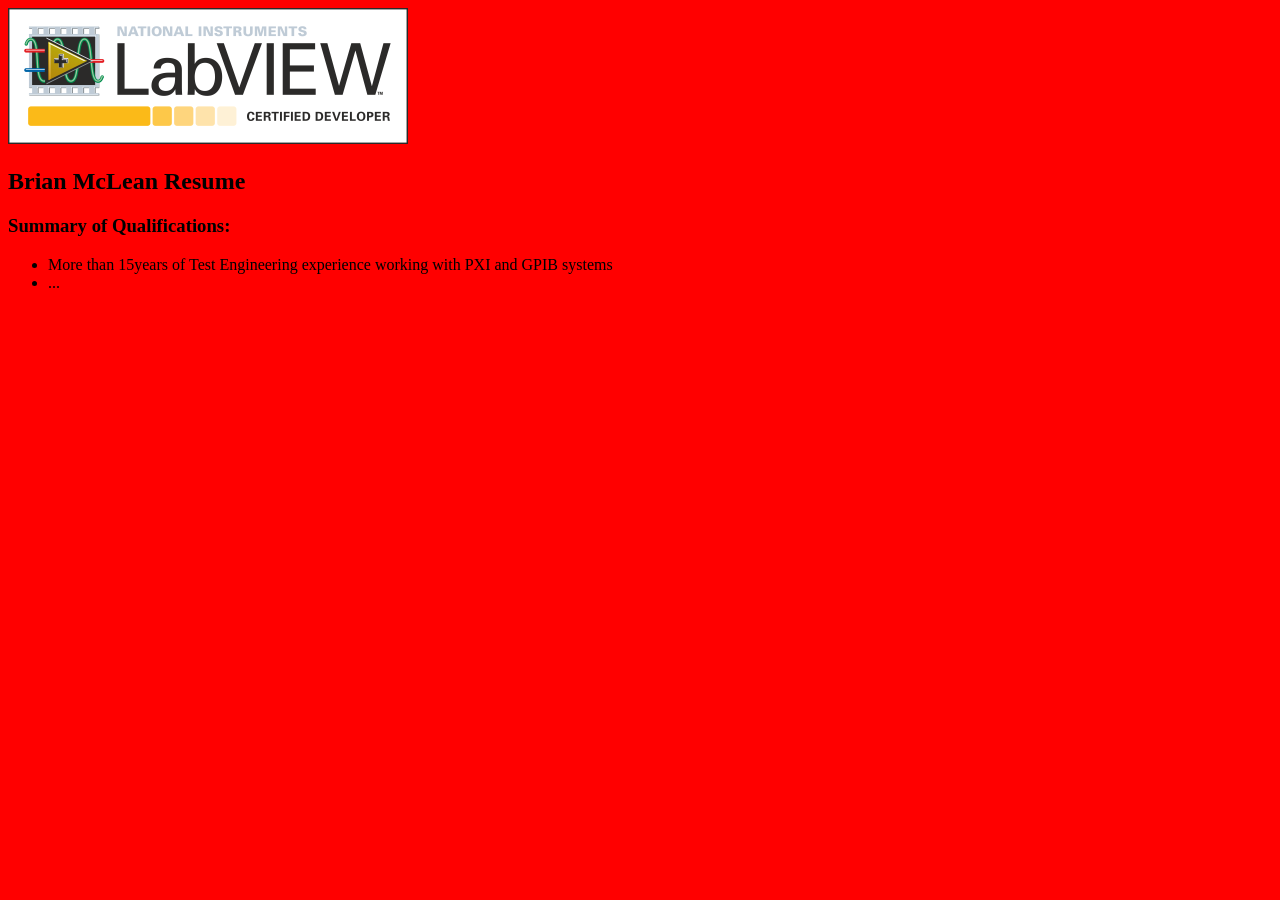
==== index.html @ d690a4d9 "initial website" ====
<!DOCTYPE html>
<html>
	<head>
		
		<link rel="stylesheet" type="text/css" href="main.css">
		
		
		<title>Brian McLean</title>
	</head>
	<body>
			<img src="images/CLD_logo.png">
			<h2>Brian McLean Resume</h2>
			<h3>Summary of Qualifications:</h3>
			<ul>
				<li>More than 15years of Test Engineering experience working with PXI and GPIB systems</li>
				<li>...</li>
			</ul>
	</body>
</html>
---- main.css ----
body {
	background-color: red;
}
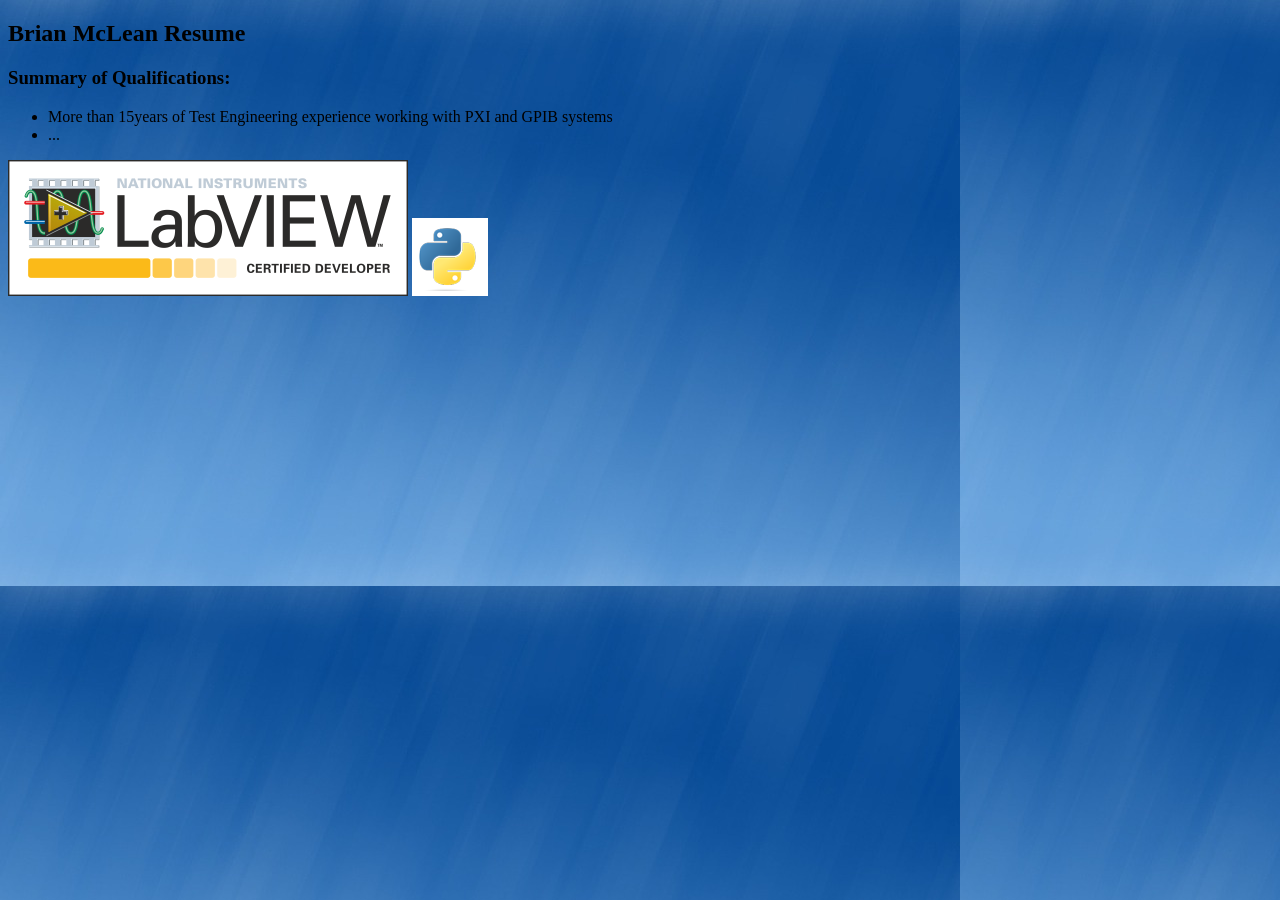
==== commit 9c1a91e9: "made changes" ====
--- a/index.html
+++ b/index.html
@@ -8,13 +8,15 @@
 		<title>Brian McLean</title>
 	</head>
 	<body>
-			<img src="images/CLD_logo.png">
+			
 			<h2>Brian McLean Resume</h2>
 			<h3>Summary of Qualifications:</h3>
 			<ul>
 				<li>More than 15years of Test Engineering experience working with PXI and GPIB systems</li>
 				<li>...</li>
 			</ul>
+			<img src="images/CLD_logo.png">
+			<img src="images/python_logo.png">
 	</body>
 </html>
 	
--- a/main.css
+++ b/main.css
@@ -1,3 +1,4 @@
 body {
-	background-color: red;
+	background-color: yellow;
+	background-image: url("images/blue.jpg");
 }
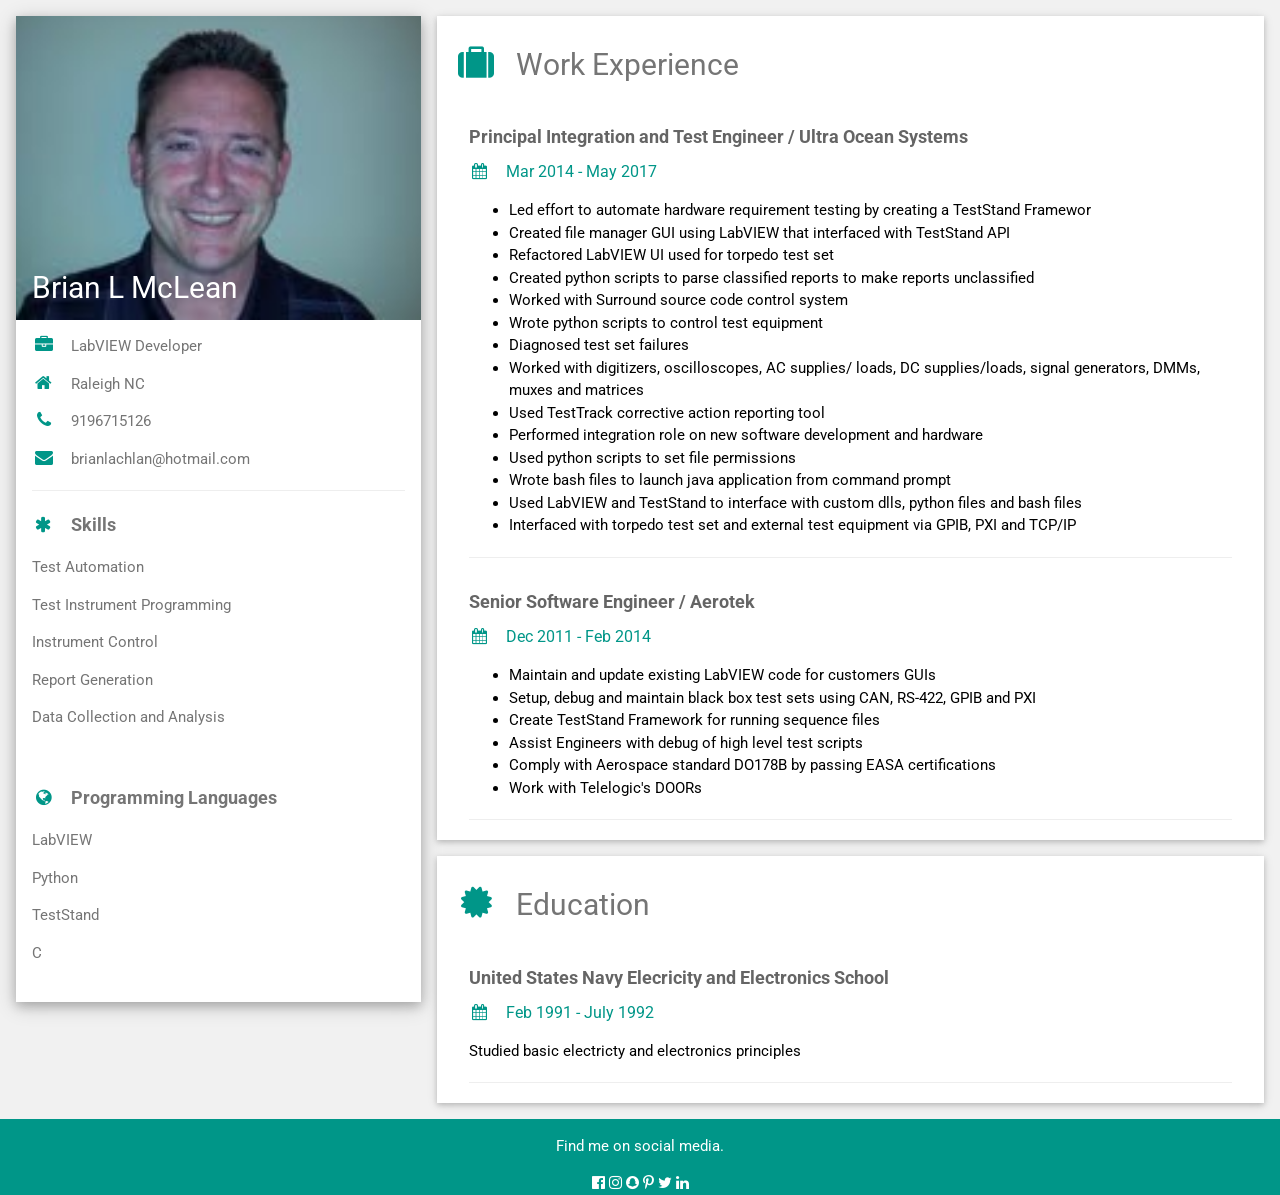
==== commit 63042731: "new updates" ====
--- a/index.html
+++ b/index.html
@@ -1,22 +1,136 @@
-<!DOCTYPE html>
-<html>
-	<head>
-		
-		<link rel="stylesheet" type="text/css" href="main.css">
-		
-		
-		<title>Brian McLean</title>
-	</head>
-	<body>
-			
-			<h2>Brian McLean Resume</h2>
-			<h3>Summary of Qualifications:</h3>
-			<ul>
-				<li>More than 15years of Test Engineering experience working with PXI and GPIB systems</li>
-				<li>...</li>
-			</ul>
-			<img src="images/CLD_logo.png">
-			<img src="images/python_logo.png">
-	</body>
-</html>
-	+<!DOCTYPE html>
+<html>
+<title>Brian L McLean</title>
+<meta charset="UTF-8">
+<meta name="viewport" content="width=device-width, initial-scale=1">
+<link rel="stylesheet" href="https://www.w3schools.com/w3css/4/w3.css">
+<link rel='stylesheet' href='https://fonts.googleapis.com/css?family=Roboto'>
+<link rel="stylesheet" href="https://cdnjs.cloudflare.com/ajax/libs/font-awesome/4.7.0/css/font-awesome.min.css">
+<style>
+html,body,h1,h2,h3,h4,h5,h6 {font-family: "Roboto", sans-serif}
+</style>
+<body class="w3-light-grey">
+
+<!-- Page Container -->
+<div class="w3-content w3-margin-top" style="max-width:1400px;">
+
+  <!-- The Grid -->
+  <div class="w3-row-padding">
+  
+    <!-- Left Column -->
+    <div class="w3-third">
+    
+      <div class="w3-white w3-text-grey w3-card-4">
+        <div class="w3-display-container">
+          <img src="images/me.png" style="width:100%" alt="Avatar">
+          <div class="w3-display-bottomleft w3-container w3-text-white">
+            <h2>Brian L McLean</h2>
+          </div>
+        </div>
+        <div class="w3-container">
+          <p><i class="fa fa-briefcase fa-fw w3-margin-right w3-large w3-text-teal"></i>LabVIEW Developer</p>
+          <p><i class="fa fa-home fa-fw w3-margin-right w3-large w3-text-teal"></i>Raleigh NC</p>
+		  <p><i class="fa fa-phone fa-fw w3-margin-right w3-large w3-text-teal"></i>9196715126</p>
+          <p><i class="fa fa-envelope fa-fw w3-margin-right w3-large w3-text-teal"></i>brianlachlan@hotmail.com</p>
+          
+          <hr>
+
+          <p class="w3-large"><b><i class="fa fa-asterisk fa-fw w3-margin-right w3-text-teal"></i>Skills</b></p>
+          <p>Test Automation</p>
+          <p>Test Instrument Programming</p>
+		  <p>Instrument Control</p>
+          <p>Report Generation</p>
+          <p>Data Collection and Analysis</p>
+          
+          <br>
+
+          <p class="w3-large w3-text-theme"><b><i class="fa fa-globe fa-fw w3-margin-right w3-text-teal"></i>Programming Languages</b></p>
+          <p>LabVIEW</p>
+          <p>Python</p>
+          <p>TestStand</p>
+		  <p>C</p>
+          <br>
+        </div>
+      </div><br>
+
+    <!-- End Left Column -->
+    </div>
+
+    <!-- Right Column -->
+    <div class="w3-twothird">
+    
+      <div class="w3-container w3-card-2 w3-white w3-margin-bottom">
+        <h2 class="w3-text-grey w3-padding-16"><i class="fa fa-suitcase fa-fw w3-margin-right w3-xxlarge w3-text-teal"></i>Work Experience</h2>
+        <div class="w3-container">
+          <h5 class="w3-opacity"><b>Principal Integration and Test Engineer / Ultra Ocean Systems</b></h5>
+          <h6 class="w3-text-teal"><i class="fa fa-calendar fa-fw w3-margin-right"></i>Mar 2014 - May 2017</span></h6>
+			<p>
+			  <ul>
+				<li>Led effort to automate hardware requirement testing by creating a TestStand Framewor</li>
+				<li>Created file manager GUI using LabVIEW that interfaced with TestStand API</li>
+				<li>Refactored LabVIEW UI used for torpedo test set</li>
+				<li>Created python scripts to parse classified reports to make reports unclassified</li>
+				<li>Worked with Surround source code control system</li>
+				<li>Wrote python scripts to control test equipment</li>
+				<li>Diagnosed test set failures</li>
+				<li>Worked with digitizers, oscilloscopes,  AC supplies/ loads, DC supplies/loads, signal generators, DMMs, muxes and matrices</li>
+				<li>Used TestTrack corrective action reporting tool</li>
+				<li>Performed integration role on new software development and hardware</li>
+				<li>Used python scripts to set  file permissions</li>
+				<li>Wrote bash files to launch java application  from command prompt</li>
+				<li>Used LabVIEW and TestStand to interface with custom dlls, python files and bash files</li>
+				<li>Interfaced with torpedo test  set and external test equipment via GPIB, PXI and TCP/IP</li>
+			  </ul>
+			</p>
+          <hr>
+        </div>
+        <div class="w3-container">
+          <h5 class="w3-opacity"><b>Senior Software Engineer / Aerotek</b></h5>
+          <h6 class="w3-text-teal"><i class="fa fa-calendar fa-fw w3-margin-right"></i>Dec 2011 - Feb 2014</h6>
+          <p>	
+			<ul>
+				<li>Maintain and update existing LabVIEW code for customers GUIs</li>
+				<li>Setup, debug and maintain black box test sets using CAN, RS-422, GPIB and PXI</li>
+				<li>Create TestStand Framework for running sequence files</li>
+				<li>Assist Engineers with debug of high level test scripts</li>
+	            <li>Comply with Aerospace standard DO178B by passing EASA certifications</li>
+				<li>Work with Telelogic's DOORs</li>
+			</ul>
+		   </p>
+          <hr>
+        </div>
+        
+      </div>
+
+      <div class="w3-container w3-card-2 w3-white">
+        <h2 class="w3-text-grey w3-padding-16"><i class="fa fa-certificate fa-fw w3-margin-right w3-xxlarge w3-text-teal"></i>Education</h2>
+        <div class="w3-container">
+          <h5 class="w3-opacity"><b>United States Navy Elecricity and Electronics School</b></h5>
+          <h6 class="w3-text-teal"><i class="fa fa-calendar fa-fw w3-margin-right"></i>Feb 1991 - July 1992</h6>
+          <p>Studied basic electricty and electronics principles</p>
+          <hr>
+        </div>
+      </div>
+
+    <!-- End Right Column -->
+    </div>
+    
+  <!-- End Grid -->
+  </div>
+  
+  <!-- End Page Container -->
+</div>
+
+<footer class="w3-container w3-teal w3-center w3-margin-top">
+  <p>Find me on social media.</p>
+  <i class="fa fa-facebook-official w3-hover-opacity"></i>
+  <i class="fa fa-instagram w3-hover-opacity"></i>
+  <i class="fa fa-snapchat w3-hover-opacity"></i>
+  <i class="fa fa-pinterest-p w3-hover-opacity"></i>
+  <i class="fa fa-twitter w3-hover-opacity"></i>
+  <i class="fa fa-linkedin w3-hover-opacity"></i>
+
+</footer>
+
+</body>
+</html>
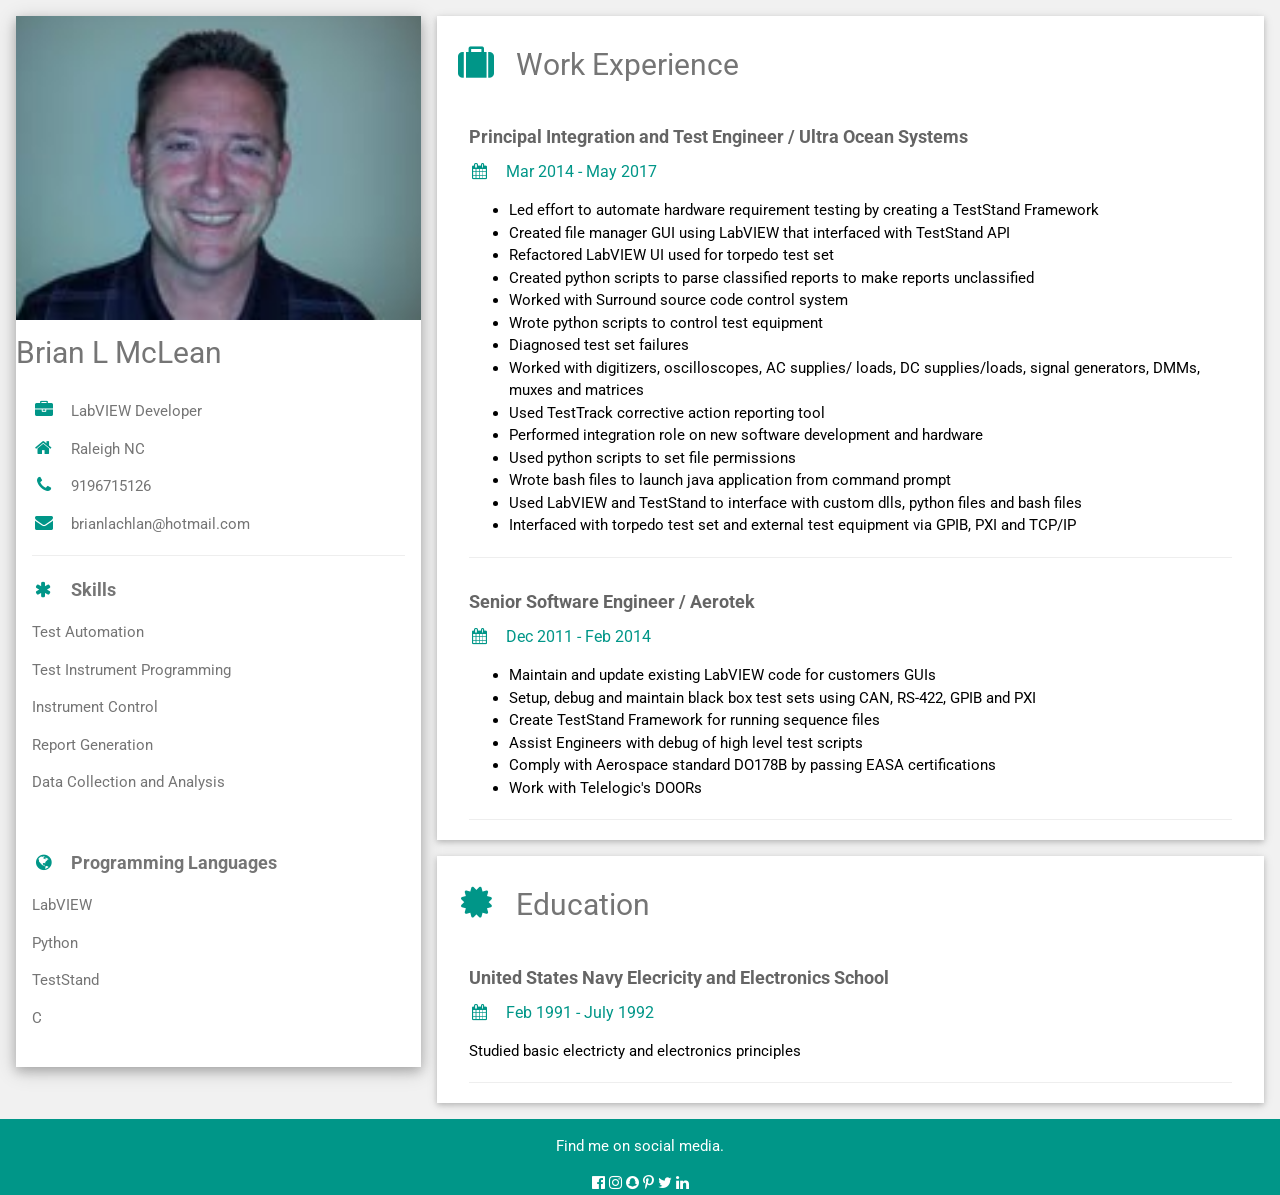
==== commit 98953a06: "made updates" ====
--- a/index.html
+++ b/index.html
@@ -24,8 +24,9 @@
         <div class="w3-display-container">
           <img src="images/me.png" style="width:100%" alt="Avatar">
           <div class="w3-display-bottomleft w3-container w3-text-white">
-            <h2>Brian L McLean</h2>
+            
           </div>
+		  <h2>Brian L McLean</h2>
         </div>
         <div class="w3-container">
           <p><i class="fa fa-briefcase fa-fw w3-margin-right w3-large w3-text-teal"></i>LabVIEW Developer</p>
@@ -66,7 +67,7 @@
           <h6 class="w3-text-teal"><i class="fa fa-calendar fa-fw w3-margin-right"></i>Mar 2014 - May 2017</span></h6>
 			<p>
 			  <ul>
-				<li>Led effort to automate hardware requirement testing by creating a TestStand Framewor</li>
+				<li>Led effort to automate hardware requirement testing by creating a TestStand Framework</li>
 				<li>Created file manager GUI using LabVIEW that interfaced with TestStand API</li>
 				<li>Refactored LabVIEW UI used for torpedo test set</li>
 				<li>Created python scripts to parse classified reports to make reports unclassified</li>
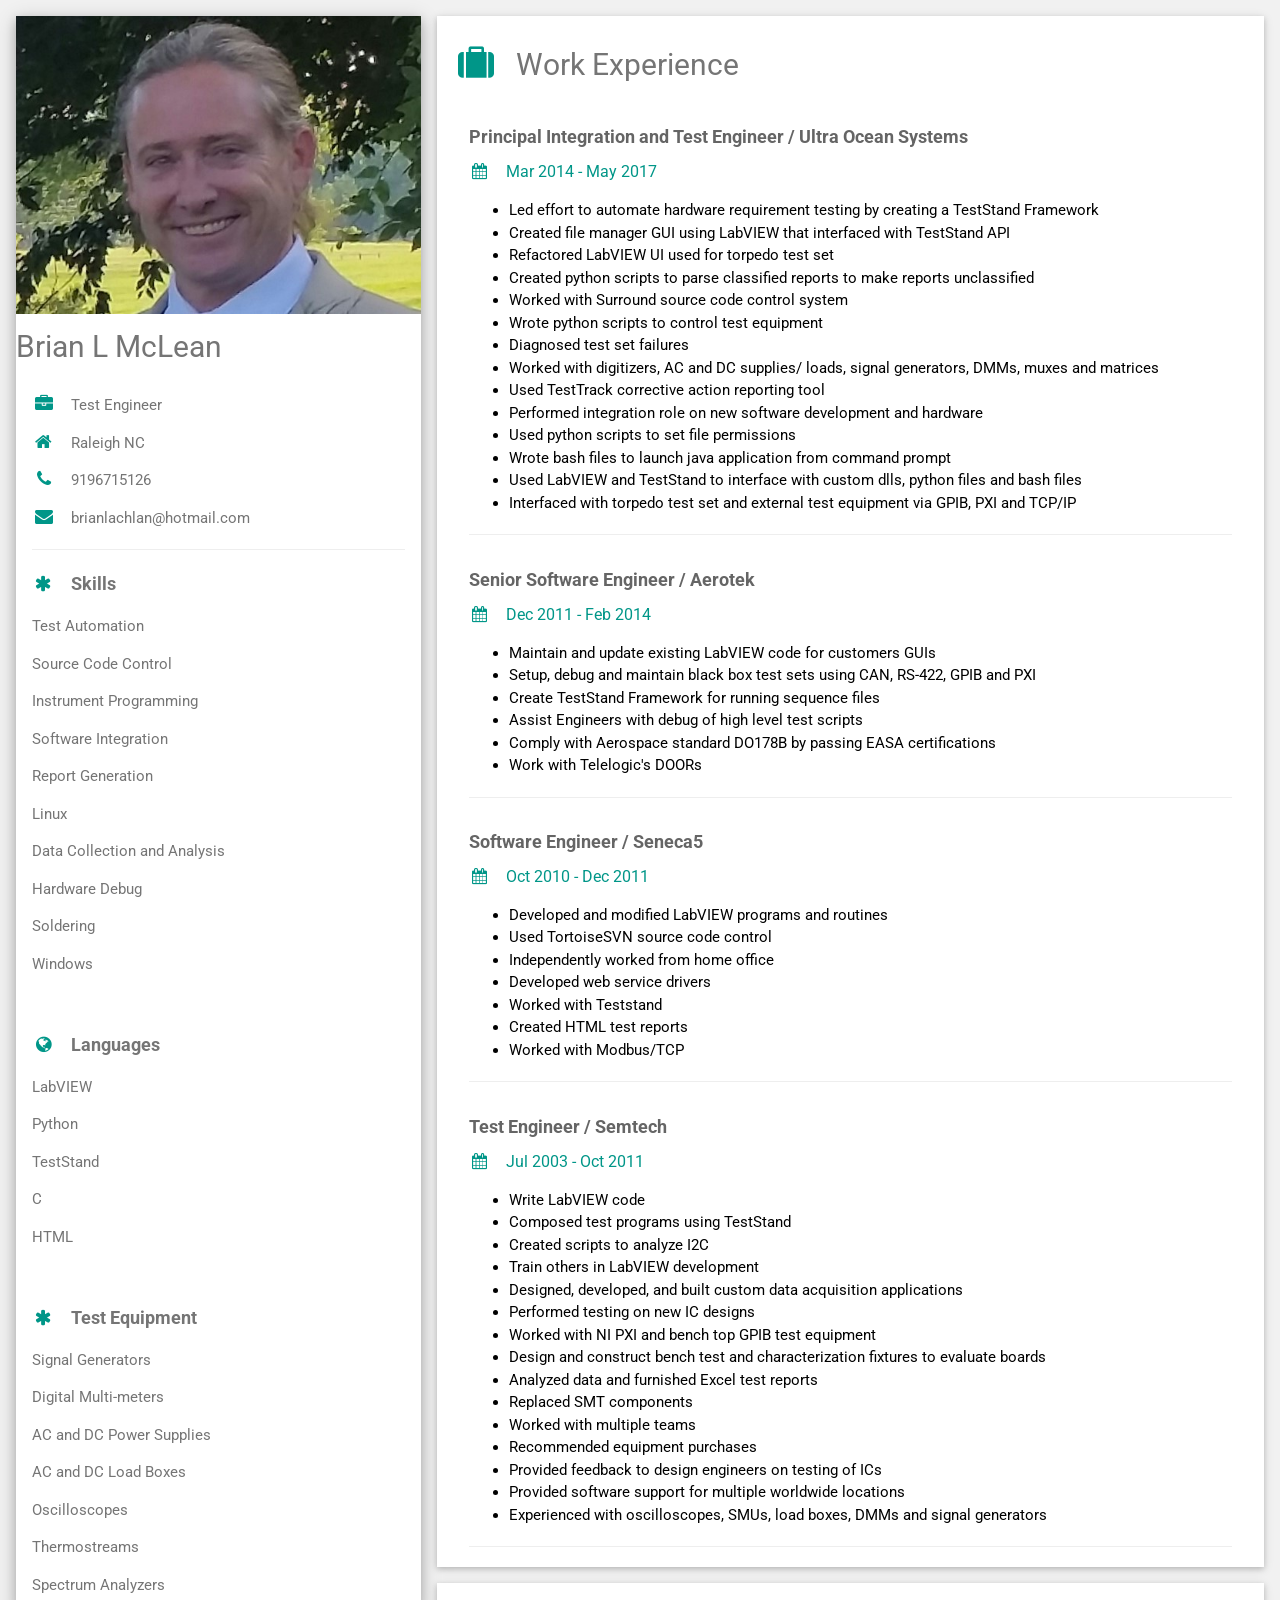
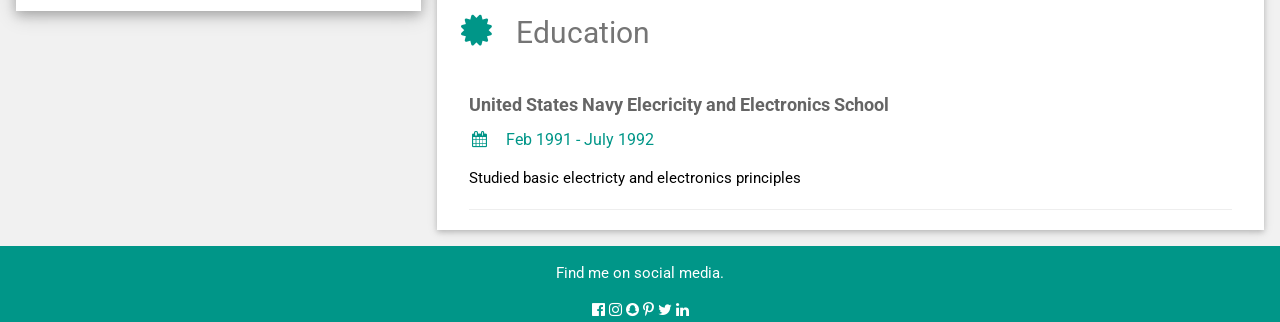
==== commit dc402be7: "added alot of changes" ====
--- a/index.html
+++ b/index.html
@@ -22,14 +22,13 @@
     
       <div class="w3-white w3-text-grey w3-card-4">
         <div class="w3-display-container">
-          <img src="images/me.png" style="width:100%" alt="Avatar">
-          <div class="w3-display-bottomleft w3-container w3-text-white">
-            
-          </div>
-		  <h2>Brian L McLean</h2>
+          <img src="images/me2.jpg" style="width:100%" alt="Avatar">
+
+		  
         </div>
+		<h2>Brian L McLean</h2>
         <div class="w3-container">
-          <p><i class="fa fa-briefcase fa-fw w3-margin-right w3-large w3-text-teal"></i>LabVIEW Developer</p>
+          <p><i class="fa fa-briefcase fa-fw w3-margin-right w3-large w3-text-teal"></i>Test Engineer</p>
           <p><i class="fa fa-home fa-fw w3-margin-right w3-large w3-text-teal"></i>Raleigh NC</p>
 		  <p><i class="fa fa-phone fa-fw w3-margin-right w3-large w3-text-teal"></i>9196715126</p>
           <p><i class="fa fa-envelope fa-fw w3-margin-right w3-large w3-text-teal"></i>brianlachlan@hotmail.com</p>
@@ -38,19 +37,34 @@
 
           <p class="w3-large"><b><i class="fa fa-asterisk fa-fw w3-margin-right w3-text-teal"></i>Skills</b></p>
           <p>Test Automation</p>
-          <p>Test Instrument Programming</p>
-		  <p>Instrument Control</p>
+		  <p>Source Code Control</p>
+          <p>Instrument Programming</p>
+		  <p>Software Integration</p>
           <p>Report Generation</p>
+		  <p>Linux</p>
           <p>Data Collection and Analysis</p>
+		  <p>Hardware Debug</p>
+		  <p>Soldering</p>
+		  <p>Windows</p>
           
           <br>
 
-          <p class="w3-large w3-text-theme"><b><i class="fa fa-globe fa-fw w3-margin-right w3-text-teal"></i>Programming Languages</b></p>
+          <p class="w3-large w3-text-theme"><b><i class="fa fa-globe fa-fw w3-margin-right w3-text-teal"></i>Languages</b></p>
           <p>LabVIEW</p>
           <p>Python</p>
           <p>TestStand</p>
 		  <p>C</p>
+		  <p>HTML</p>
           <br>
+		  
+		  <p class="w3-large"><b><i class="fa fa-asterisk fa-fw w3-margin-right w3-text-teal"></i>Test Equipment</b></p>
+          <p>Signal Generators</p>
+		  <p>Digital Multi-meters</p>
+          <p>AC and DC Power Supplies</p>
+		  <p>AC and DC Load Boxes</p>
+          <p>Oscilloscopes</p>
+          <p>Thermostreams</p>
+		  <p>Spectrum Analyzers</p>
         </div>
       </div><br>
 
@@ -74,7 +88,7 @@
 				<li>Worked with Surround source code control system</li>
 				<li>Wrote python scripts to control test equipment</li>
 				<li>Diagnosed test set failures</li>
-				<li>Worked with digitizers, oscilloscopes,  AC supplies/ loads, DC supplies/loads, signal generators, DMMs, muxes and matrices</li>
+				<li>Worked with digitizers, AC and DC supplies/ loads, signal generators, DMMs, muxes and matrices</li>
 				<li>Used TestTrack corrective action reporting tool</li>
 				<li>Performed integration role on new software development and hardware</li>
 				<li>Used python scripts to set  file permissions</li>
@@ -100,7 +114,47 @@
 		   </p>
           <hr>
         </div>
-        
+        <div class="w3-container">
+          <h5 class="w3-opacity"><b>Software Engineer / Seneca5</b></h5>
+          <h6 class="w3-text-teal"><i class="fa fa-calendar fa-fw w3-margin-right"></i>Oct 2010 - Dec 2011</h6>
+          <p>	
+			<ul>
+				<li>Developed and modified LabVIEW programs and routines</li>
+				<li>	Used TortoiseSVN source code control</li>
+				<li>	Independently worked from home office</li>
+				<li>	Developed web service drivers</li>
+				<li>	Worked with Teststand</li>
+				<li>	Created HTML test reports</li>
+				<li>	Worked with Modbus/TCP</li>
+				
+			</ul>
+		   </p>
+          <hr>
+        </div>
+		<div class="w3-container">
+          <h5 class="w3-opacity"><b>Test Engineer / Semtech</b></h5>
+          <h6 class="w3-text-teal"><i class="fa fa-calendar fa-fw w3-margin-right"></i>Jul 2003 - Oct 2011</h6>
+          <p>	
+			<ul>
+				<li>Write LabVIEW code</li>
+				<li>Composed test programs using TestStand</li>
+				<li>Created scripts to analyze I2C</li>
+				<li>Train others in LabVIEW development</li>
+				<li>Designed, developed, and built custom data acquisition applications</li>
+				<li>Performed testing on new IC designs</li>
+				<li>Worked with NI PXI and bench top GPIB test equipment</li>
+				<li>Design and construct bench test and characterization fixtures to evaluate boards</li>
+				<li>Analyzed data and furnished Excel test reports</li>
+				<li>Replaced SMT components</li>
+				<li>Worked with multiple teams </li>
+				<li>Recommended equipment purchases</li>
+				<li>Provided feedback to design engineers on testing of ICs</li>
+				<li>Provided software support for multiple worldwide locations</li>
+				<li>Experienced with oscilloscopes, SMUs, load boxes, DMMs and signal generators</li>
+			</ul>
+		   </p>
+          <hr>
+        </div>
       </div>
 
       <div class="w3-container w3-card-2 w3-white">
